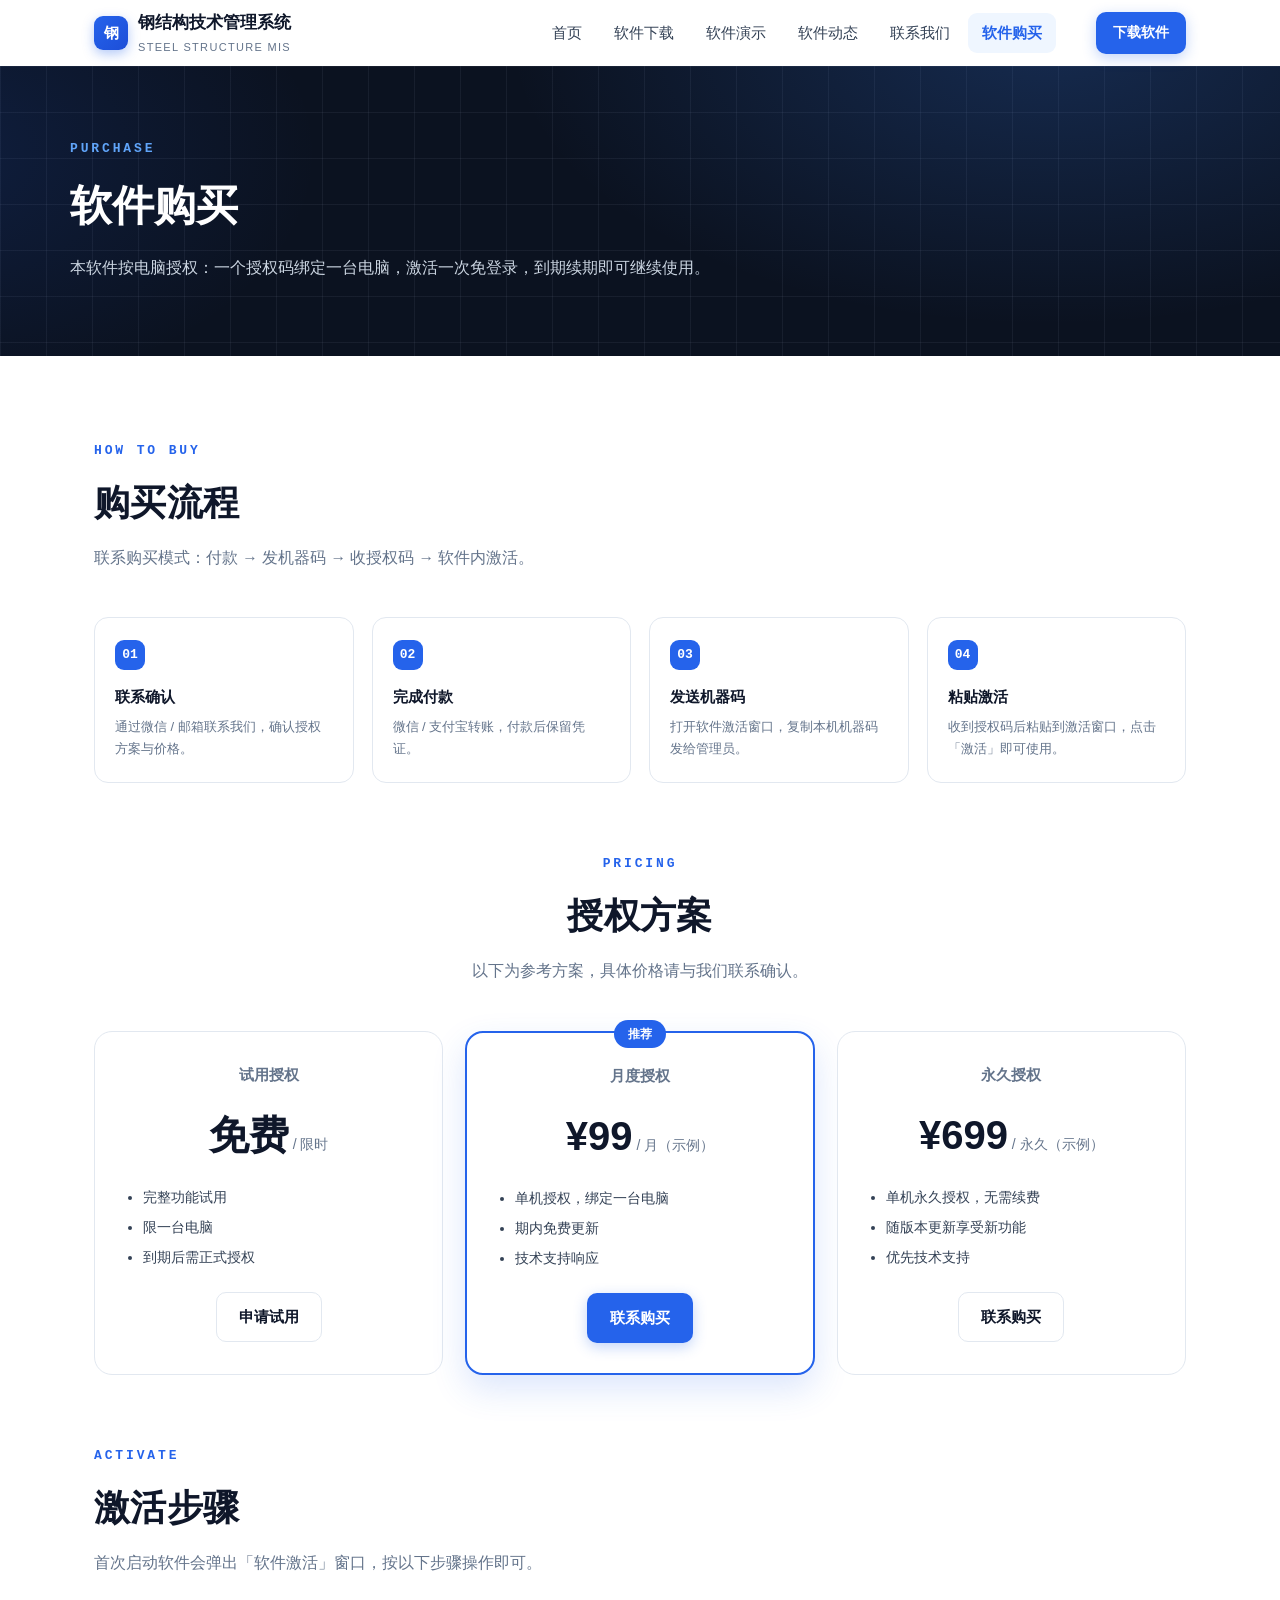
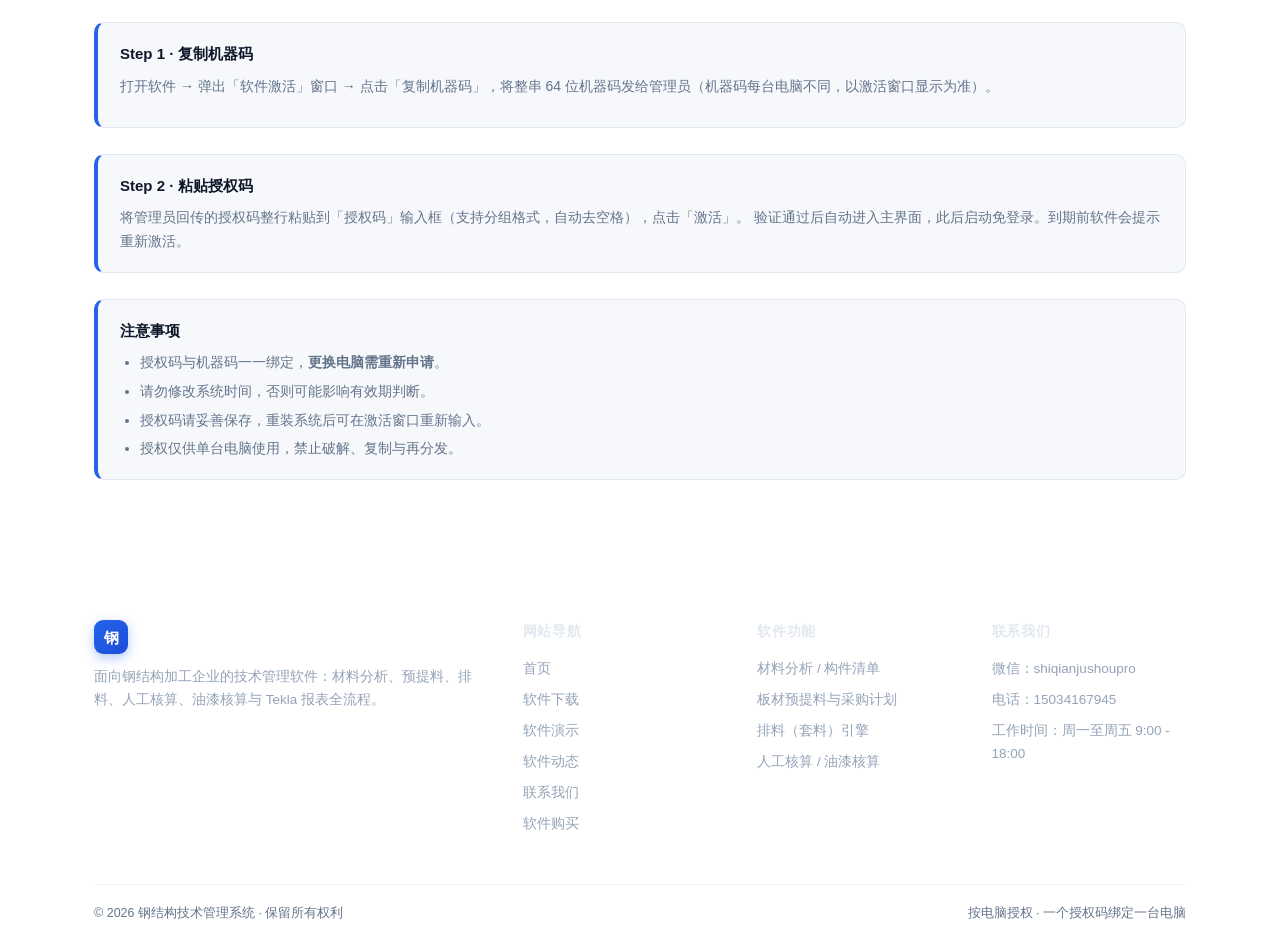
==== purchase.html @ 1d8c019e "Add files via upload" ====
<!DOCTYPE html>
<html lang="zh-CN">
<head>
<meta charset="UTF-8">
<meta name="viewport" content="width=device-width, initial-scale=1.0">
<title>软件购买 - 钢结构技术管理系统</title>
<meta name="description" content="钢结构技术管理系统按电脑授权：购买流程、授权方式、激活步骤说明。一个授权码绑定一台电脑。">
<link rel="stylesheet" href="css/style.css">
</head>
<body data-page="purchase">

<header id="site-header"></header>

<main>
  <section class="page-hero blueprint">
    <div class="container page-hero-inner">
      <div class="section-eyebrow" style="color:#60a5fa">PURCHASE</div>
      <h1>软件购买</h1>
      <p>本软件按电脑授权：一个授权码绑定一台电脑，激活一次免登录，到期续期即可继续使用。</p>
    </div>
  </section>

  <section class="section">
    <div class="container">

      <!-- 购买流程 -->
      <div class="section-head reveal">
        <div class="section-eyebrow">HOW TO BUY</div>
        <h2>购买流程</h2>
        <p>联系购买模式：付款 → 发机器码 → 收授权码 → 软件内激活。</p>
      </div>
      <div class="flow-steps reveal">
        <div class="flow-step">
          <h4>联系确认</h4>
          <p>通过微信 / 邮箱联系我们，确认授权方案与价格。</p>
        </div>
        <div class="flow-step">
          <h4>完成付款</h4>
          <p>微信 / 支付宝转账，付款后保留凭证。</p>
        </div>
        <div class="flow-step">
          <h4>发送机器码</h4>
          <p>打开软件激活窗口，复制本机机器码发给管理员。</p>
        </div>
        <div class="flow-step">
          <h4>粘贴激活</h4>
          <p>收到授权码后粘贴到激活窗口，点击「激活」即可使用。</p>
        </div>
      </div>

      <!-- 定价（占位，最终价格以联系确认为准） -->
      <div class="section-head center reveal" style="margin-top:70px">
        <div class="section-eyebrow">PRICING</div>
        <h2>授权方案</h2>
        <p>以下为参考方案，具体价格请与我们联系确认。</p>
      </div>
      <div class="price-grid reveal">
        <div class="price-card">
          <h3>试用授权</h3>
          <div class="price">免费<small> / 限时</small></div>
          <ul>
            <li>完整功能试用</li>
            <li>限一台电脑</li>
            <li>到期后需正式授权</li>
          </ul>
          <a class="btn btn-line" href="contact.html">申请试用</a>
        </div>
        <div class="price-card featured">
          <span class="pc-badge">推荐</span>
          <h3>月度授权</h3>
          <div class="price">¥99<small> / 月（示例）</small></div>
          <ul>
            <li>单机授权，绑定一台电脑</li>
            <li>期内免费更新</li>
            <li>技术支持响应</li>
          </ul>
          <a class="btn btn-primary" href="contact.html">联系购买</a>
        </div>
        <div class="price-card">
          <h3>永久授权</h3>
          <div class="price">¥699<small> / 永久（示例）</small></div>
          <ul>
            <li>单机永久授权，无需续费</li>
            <li>随版本更新享受新功能</li>
            <li>优先技术支持</li>
          </ul>
          <a class="btn btn-line" href="contact.html">联系购买</a>
        </div>
      </div>

      <!-- 激活步骤 -->
      <div class="section-head reveal" style="margin-top:70px">
        <div class="section-eyebrow">ACTIVATE</div>
        <h2>激活步骤</h2>
        <p>首次启动软件会弹出「软件激活」窗口，按以下步骤操作即可。</p>
      </div>
      <div class="panel-info reveal" style="margin-top:0">
        <h4>Step 1 · 复制机器码</h4>
        <p style="color:var(--ink-3);font-size:14px;margin-bottom:10px">
          打开软件 → 弹出「软件激活」窗口 → 点击「复制机器码」，将整串 64 位机器码发给管理员（机器码每台电脑不同，以激活窗口显示为准）。
        </p>
      </div>
      <div class="panel-info reveal">
        <h4>Step 2 · 粘贴授权码</h4>
        <p style="color:var(--ink-3);font-size:14px">
          将管理员回传的授权码整行粘贴到「授权码」输入框（支持分组格式，自动去空格），点击「激活」。
          验证通过后自动进入主界面，此后启动免登录。到期前软件会提示重新激活。
        </p>
      </div>
      <div class="panel-info reveal">
        <h4>注意事项</h4>
        <ul>
          <li>授权码与机器码一一绑定，<b>更换电脑需重新申请</b>。</li>
          <li>请勿修改系统时间，否则可能影响有效期判断。</li>
          <li>授权码请妥善保存，重装系统后可在激活窗口重新输入。</li>
          <li>授权仅供单台电脑使用，禁止破解、复制与再分发。</li>
        </ul>
      </div>

    </div>
  </section>
</main>

<footer id="site-footer"></footer>

<script src="js/main.js"></script>
</body>
</html>
---- css/style.css ----
/* ============================================================
   钢结构技术管理系统 · 官网样式
   工业工程风：深海军蓝 + 主蓝 #2563eb + 图纸网格纹理
   ============================================================ */
:root {
  /* 主色（与软件 UI 一致） */
  --brand: #2563eb;
  --brand-light: #3b82f6;
  --brand-dark: #1d4ed8;
  --brand-bg: #eff6ff;

  /* 文字 / 底 / 线 */
  --ink: #0f172a;
  --ink-2: #334155;
  --ink-3: #64748b;
  --ink-4: #94a3b8;
  --bg: #ffffff;
  --bg-soft: #f6f8fb;
  --line: #e2e8f0;
  --navy: #0b1220;
  --navy-2: #101a2e;

  /* 语义 */
  --ok: #059669;
  --warn: #d97706;
  --danger: #b91c1c;

  --font: "HarmonyOS Sans SC", "Noto Sans SC", "Source Han Sans SC",
          "微软雅黑", "Microsoft YaHei", -apple-system, "PingFang SC", sans-serif;
  --mono: "JetBrains Mono", "Cascadia Code", Consolas, "Courier New", monospace;

  --radius: 14px;
  --radius-sm: 8px;
  --shadow-sm: 0 1px 2px rgba(15, 23, 42, .05), 0 2px 6px rgba(15, 23, 42, .04);
  --shadow-md: 0 6px 20px rgba(15, 23, 42, .08);
  --shadow-lg: 0 18px 44px rgba(15, 23, 42, .14);
  --container: 1140px;
}

* { margin: 0; padding: 0; box-sizing: border-box; }
html { scroll-behavior: smooth; }
body {
  font-family: var(--font);
  color: var(--ink);
  background: var(--bg);
  font-size: 15px;
  line-height: 1.7;
  -webkit-font-smoothing: antialiased;
}
a { color: var(--brand); text-decoration: none; }
a:hover { color: var(--brand-dark); }
img { max-width: 100%; display: block; }
.container { max-width: var(--container); margin: 0 auto; padding: 0 24px; }

/* ---------------- 按钮 ---------------- */
.btn {
  display: inline-flex; align-items: center; gap: 8px;
  font-family: var(--font); font-size: 15px; font-weight: 600;
  border-radius: 10px; cursor: pointer; border: 1px solid transparent;
  padding: 11px 22px; transition: all .18s ease; white-space: nowrap;
}
.btn-primary { background: var(--brand); color: #fff; box-shadow: 0 4px 14px rgba(37, 99, 235, .28); }
.btn-primary:hover { background: var(--brand-light); transform: translateY(-1px); color: #fff; }
.btn-ghost { background: transparent; color: #cbd5e1; border-color: rgba(203, 213, 225, .35); }
.btn-ghost:hover { border-color: #fff; color: #fff; background: rgba(255,255,255,.06); }
.btn-line { background: #fff; color: var(--ink); border-color: var(--line); }
.btn-line:hover { border-color: var(--brand); color: var(--brand); }
.btn-sm { padding: 8px 16px; font-size: 14px; }
.btn-lg { padding: 14px 30px; font-size: 16px; border-radius: 12px; }
.btn[disabled] { opacity: .5; cursor: not-allowed; pointer-events: none; }

/* ---------------- 顶部导航 ---------------- */
.site-header {
  position: sticky; top: 0; z-index: 50;
  background: rgba(255,255,255,.86);
  backdrop-filter: blur(12px);
  border-bottom: 1px solid var(--line);
}
.nav { display: flex; align-items: center; gap: 34px; height: 66px; }
.brand { display: flex; align-items: center; gap: 10px; font-weight: 800; font-size: 17px; color: var(--ink); }
.brand-mark {
  width: 34px; height: 34px; border-radius: 9px; flex: none;
  background: linear-gradient(135deg, var(--brand), var(--brand-dark));
  display: grid; place-items: center; color: #fff; font-weight: 800; font-size: 15px;
  box-shadow: 0 4px 12px rgba(37,99,235,.35);
}
.brand small { display: block; font-size: 11px; font-weight: 500; color: var(--ink-3); letter-spacing: .12em; }
.nav-links { display: flex; gap: 4px; margin-left: auto; }
.nav-links a {
  color: var(--ink-2); font-weight: 500; font-size: 14.5px;
  padding: 8px 14px; border-radius: 9px; transition: all .15s ease;
}
.nav-links a:hover { color: var(--brand); background: var(--brand-bg); }
.nav-links a.active { color: var(--brand); background: var(--brand-bg); font-weight: 600; }
.nav-cta { margin-left: 6px; }
.nav-toggle { display: none; background: none; border: none; font-size: 22px; color: var(--ink); cursor: pointer; padding: 4px 8px; }

/* ---------------- 页脚 ---------------- */
.site-footer { background: var(--navy); color: #94a3b8; margin-top: 0; }
.footer-grid {
  display: grid; grid-template-columns: 2fr 1fr 1fr 1fr; gap: 40px;
  padding: 56px 0 40px;
}
.footer-grid h4 { color: #e2e8f0; font-size: 14px; margin-bottom: 14px; letter-spacing: .05em; }
.footer-grid p, .footer-grid a { font-size: 13.5px; color: #94a3b8; display: block; margin-bottom: 8px; }
.footer-grid a:hover { color: #fff; }
.footer-brand { font-size: 17px; font-weight: 800; color: #fff; display: flex; align-items: center; gap: 10px; margin-bottom: 12px; }
.footer-bottom {
  border-top: 1px solid rgba(148,163,184,.15);
  padding: 18px 0 22px; font-size: 12.5px; color: #64748b;
  display: flex; justify-content: space-between; flex-wrap: wrap; gap: 8px;
}

/* ---------------- 图纸网格背景（工业感） ---------------- */
.blueprint {
  background-color: var(--navy);
  background-image:
    radial-gradient(900px 480px at 82% -10%, rgba(59,130,246,.22), transparent 60%),
    radial-gradient(700px 420px at -8% 30%, rgba(37,99,235,.16), transparent 60%),
    linear-gradient(rgba(148,163,184,.09) 1px, transparent 1px),
    linear-gradient(90deg, rgba(148,163,184,.09) 1px, transparent 1px);
  background-size: auto, auto, 46px 46px, 46px 46px;
}

/* ---------------- 首页 Hero ---------------- */
.hero { position: relative; color: #fff; overflow: hidden; }
.hero-inner { padding: 96px 0 108px; position: relative; }
.hero-badge {
  display: inline-flex; align-items: center; gap: 8px;
  border: 1px solid rgba(148,163,184,.4); border-radius: 999px;
  padding: 6px 14px; font-size: 13px; color: #cbd5e1; margin-bottom: 22px;
  font-family: var(--mono);
}
.hero-badge .dot { width: 7px; height: 7px; border-radius: 50%; background: #34d399; box-shadow: 0 0 0 4px rgba(52,211,153,.18); }
.hero h1 {
  font-size: clamp(34px, 5.2vw, 56px); line-height: 1.18; font-weight: 800;
  letter-spacing: .01em; max-width: 15em;
}
.hero h1 .hl {
  background: linear-gradient(90deg, #60a5fa, #93c5fd);
  -webkit-background-clip: text; background-clip: text; color: transparent;
}
.hero-sub { margin-top: 20px; font-size: 17px; color: #cbd5e1; max-width: 40em; }
.hero-actions { margin-top: 36px; display: flex; gap: 14px; flex-wrap: wrap; }
.hero-meta {
  margin-top: 42px; display: flex; gap: 34px; flex-wrap: wrap;
  font-size: 13.5px; color: #94a3b8;
}
.hero-meta b { color: #e2e8f0; font-family: var(--mono); font-weight: 600; }
/* 装饰：图纸十字标尺 */
.hero::after {
  content: ""; position: absolute; right: 8%; top: 18%;
  width: 120px; height: 120px; pointer-events: none; opacity: .5;
  background:
    linear-gradient(#3b82f6, #3b82f6) center/100% 1px no-repeat,
    linear-gradient(#3b82f6, #3b82f6) center/1px 100% no-repeat;
}
.hero::before {
  content: ""; position: absolute; left: 6%; bottom: 8%;
  width: 180px; height: 180px; pointer-events: none; opacity: .35;
  border: 1px dashed rgba(147,197,253,.5); border-radius: 50%;
}

/* ---------------- 区块通用 ---------------- */
.section { padding: 84px 0; }
.section-head { max-width: 720px; margin-bottom: 46px; }
.section-eyebrow {
  font-family: var(--mono); font-size: 13px; letter-spacing: .22em;
  color: var(--brand); font-weight: 600; margin-bottom: 10px;
}
.section-head h2 { font-size: clamp(26px, 3.4vw, 36px); font-weight: 800; letter-spacing: .01em; }
.section-head p { color: var(--ink-3); margin-top: 12px; font-size: 15.5px; }
.center { text-align: center; margin-left: auto; margin-right: auto; }

/* ---------------- 功能卡片 ---------------- */
.feature-grid { display: grid; grid-template-columns: repeat(3, 1fr); gap: 22px; }
.fcard {
  background: var(--bg); border: 1px solid var(--line); border-radius: var(--radius);
  padding: 26px 24px; transition: all .2s ease; position: relative; overflow: hidden;
}
.fcard::before {
  content: ""; position: absolute; inset: 0 0 auto 0; height: 3px;
  background: linear-gradient(90deg, var(--brand), var(--brand-light));
  transform: scaleX(0); transform-origin: left; transition: transform .25s ease;
}
.fcard:hover { transform: translateY(-4px); box-shadow: var(--shadow-md); border-color: #bfdbfe; }
.fcard:hover::before { transform: scaleX(1); }
.fcard .ico {
  width: 46px; height: 46px; border-radius: 12px; display: grid; place-items: center;
  background: var(--brand-bg); color: var(--brand); font-size: 21px; margin-bottom: 16px;
  font-style: normal; font-weight: 700;
}
.fcard h3 { font-size: 16.5px; font-weight: 700; margin-bottom: 8px; }
.fcard p { color: var(--ink-3); font-size: 14px; }
.fcard .tag {
  display: inline-block; margin-top: 12px; font-family: var(--mono);
  font-size: 12px; color: var(--brand); background: var(--brand-bg);
  border-radius: 6px; padding: 3px 8px;
}

/* ---------------- 版本/新闻卡片 ---------------- */
.version-panel {
  background: linear-gradient(135deg, var(--brand), var(--brand-dark));
  color: #fff; border-radius: 18px; padding: 40px 44px;
  display: grid; grid-template-columns: 1.3fr 1fr; gap: 32px; align-items: center;
  box-shadow: 0 18px 44px rgba(37,99,235,.3);
}
.version-panel .v-ver { font-family: var(--mono); font-size: 40px; font-weight: 700; }
.version-panel .v-date { color: #bfdbfe; font-size: 14px; margin-top: 4px; }
.version-panel .v-notes { margin-top: 14px; font-size: 14.5px; color: #dbeafe; }
.version-panel .v-notes li { list-style: none; padding-left: 18px; position: relative; margin-bottom: 5px; }
.version-panel .v-notes li::before { content: "▸"; position: absolute; left: 0; color: #bfdbfe; }
.version-panel .btn-white {
  background: #fff; color: var(--brand-dark); font-weight: 700;
}
.version-panel .btn-white:hover { background: #eff6ff; transform: translateY(-1px); }

.news-list { display: flex; flex-direction: column; gap: 14px; }
.news-item {
  display: flex; gap: 18px; align-items: flex-start;
  border: 1px solid var(--line); border-radius: var(--radius);
  padding: 16px 20px; transition: all .18s ease; background: var(--bg);
}
.news-item:hover { border-color: #bfdbfe; box-shadow: var(--shadow-sm); }
.news-item .date {
  flex: none; font-family: var(--mono); font-size: 12.5px; color: var(--ink-4);
  border: 1px solid var(--line); border-radius: 8px; padding: 4px 9px; margin-top: 2px;
}
.news-item h4 { font-size: 15px; font-weight: 600; }
.news-item p { font-size: 13.5px; color: var(--ink-3); margin-top: 3px; }
.news-item .ntag {
  flex: none; font-size: 12px; border-radius: 6px; padding: 2px 9px; font-weight: 600;
}
.ntag-release { background: var(--brand-bg); color: var(--brand); }
.ntag-fix { background: #ecfdf5; color: var(--ok); }
.ntag-feature { background: #fff7ed; color: #c2410c; }

/* ---------------- 通用页面头 ---------------- */
.page-hero { color: #fff; }
.page-hero-inner { padding: 72px 0 74px; }
.page-hero h1 { font-size: clamp(30px, 4vw, 42px); font-weight: 800; }
.page-hero p { color: #cbd5e1; margin-top: 14px; max-width: 46em; font-size: 15.5px; }

/* ---------------- 下载页 ---------------- */
.dl-card {
  border: 1px solid var(--line); border-radius: var(--radius);
  padding: 26px 28px; margin-bottom: 18px; transition: all .2s ease; background: var(--bg);
}
.dl-card:hover { box-shadow: var(--shadow-md); border-color: #bfdbfe; }
.dl-top { display: flex; align-items: center; gap: 18px; flex-wrap: wrap; }
.dl-ver { font-family: var(--mono); font-size: 24px; font-weight: 700; color: var(--brand-dark); }
.dl-date { font-size: 13px; color: var(--ink-4); }
.dl-tag { font-size: 12px; border-radius: 6px; padding: 2px 9px; font-weight: 600; background: var(--brand-bg); color: var(--brand); }
.dl-tag.wait { background: var(--bg-soft); color: var(--ink-3); }
.dl-actions { margin-left: auto; display: flex; gap: 10px; }
.dl-notes { margin-top: 14px; padding-top: 14px; border-top: 1px dashed var(--line); }
.dl-notes summary { cursor: pointer; font-size: 14px; font-weight: 600; color: var(--ink-2); }
.dl-notes ul { margin-top: 10px; padding-left: 20px; color: var(--ink-3); font-size: 14px; display: flex; flex-direction: column; gap: 4px; }
.dl-notes[open] summary { color: var(--brand); }

.panel-info {
  border: 1px solid var(--line); border-left: 4px solid var(--brand);
  border-radius: 10px; background: var(--bg-soft); padding: 18px 22px; margin-top: 26px;
}
.panel-info h4 { font-size: 15px; margin-bottom: 8px; }
.panel-info ol, .panel-info ul { padding-left: 20px; color: var(--ink-3); font-size: 14px; display: flex; flex-direction: column; gap: 5px; }
.panel-info code { font-family: var(--mono); font-size: 13px; background: #e2e8f0; border-radius: 5px; padding: 1px 7px; color: var(--ink); }

/* ---------------- 演示页 ---------------- */
.demo-block {
  display: grid; grid-template-columns: 1.05fr 1fr; gap: 44px; align-items: center;
  padding: 58px 0; border-bottom: 1px solid var(--line);
}
.demo-block:last-child { border-bottom: none; }
.demo-block.reverse .demo-img { order: 2; }
.demo-num { font-family: var(--mono); font-size: 13px; color: var(--brand); font-weight: 700; letter-spacing: .15em; }
.demo-block h3 { font-size: 23px; font-weight: 800; margin: 8px 0 12px; }
.demo-block p { color: var(--ink-3); font-size: 14.5px; margin-bottom: 14px; }
.demo-block ul { padding-left: 20px; color: var(--ink-2); font-size: 14px; display: flex; flex-direction: column; gap: 6px; }
.demo-img {
  border-radius: 16px; overflow: hidden; border: 1px solid var(--line);
  box-shadow: var(--shadow-md); position: relative; background: var(--bg-soft);
}
.demo-img img { width: 100%; height: 100%; object-fit: cover; aspect-ratio: 16/10; }

/* ---------------- 动态页（时间线） ---------------- */
.timeline { position: relative; padding-left: 30px; }
.timeline::before {
  content: ""; position: absolute; left: 8px; top: 6px; bottom: 6px;
  width: 2px; background: linear-gradient(var(--brand-light), #dbeafe);
}
.tl-item { position: relative; padding: 0 0 30px 26px; }
.tl-item::before {
  content: ""; position: absolute; left: -30px; top: 6px;
  width: 18px; height: 18px; border-radius: 50%;
  background: #fff; border: 4px solid var(--brand); box-sizing: border-box;
}
.tl-item .date { font-family: var(--mono); font-size: 12.5px; color: var(--brand); font-weight: 600; }
.tl-item h3 { font-size: 17px; font-weight: 700; margin: 4px 0 6px; }
.tl-item p { color: var(--ink-3); font-size: 14px; }
.tl-item .ncol { display: flex; gap: 8px; margin-bottom: 8px; }

/* ---------------- 联系我们 / 购买 ---------------- */
.contact-grid { display: grid; grid-template-columns: repeat(3, 1fr); gap: 22px; }
.contact-card {
  border: 1px solid var(--line); border-radius: var(--radius);
  padding: 28px 26px; text-align: center; transition: all .2s ease; background: var(--bg);
}
.contact-card:hover { transform: translateY(-4px); box-shadow: var(--shadow-md); border-color: #bfdbfe; }
.contact-card .ico { font-size: 30px; margin-bottom: 12px; }
.contact-card h3 { font-size: 16px; margin-bottom: 6px; }
.contact-card p { color: var(--ink-3); font-size: 13.5px; }
.contact-card .big { font-size: 17px; font-weight: 700; color: var(--brand-dark); font-family: var(--mono); }

.flow-steps { display: grid; grid-template-columns: repeat(4, 1fr); gap: 18px; counter-reset: step; }
.flow-step {
  border: 1px solid var(--line); border-radius: var(--radius); padding: 22px 20px;
  background: var(--bg); position: relative; transition: all .2s ease;
}
.flow-step:hover { border-color: #bfdbfe; box-shadow: var(--shadow-sm); }
.flow-step::before {
  counter-increment: step; content: counter(step, decimal-leading-zero);
  font-family: var(--mono); font-size: 13px; color: #fff; font-weight: 700;
  background: var(--brand); width: 30px; height: 30px; border-radius: 9px;
  display: grid; place-items: center; margin-bottom: 14px;
}
.flow-step h4 { font-size: 15px; margin-bottom: 6px; }
.flow-step p { color: var(--ink-3); font-size: 13px; }

.price-grid { display: grid; grid-template-columns: repeat(3, 1fr); gap: 22px; }
.price-card {
  border: 1px solid var(--line); border-radius: 18px; padding: 30px 28px;
  text-align: center; background: var(--bg); position: relative; transition: all .2s ease;
}
.price-card.featured { border: 2px solid var(--brand); box-shadow: 0 14px 34px rgba(37,99,235,.16); }
.price-card .pc-badge {
  position: absolute; top: -13px; left: 50%; transform: translateX(-50%);
  background: var(--brand); color: #fff; font-size: 12px; font-weight: 700;
  padding: 4px 14px; border-radius: 999px;
}
.price-card h3 { font-size: 15px; color: var(--ink-3); font-weight: 600; }
.price-card .price { font-size: 40px; font-weight: 800; margin: 14px 0 4px; color: var(--ink); }
.price-card .price small { font-size: 14px; font-weight: 500; color: var(--ink-3); }
.price-card ul { margin: 18px 0 22px; padding-left: 20px; text-align: left; color: var(--ink-2); font-size: 13.5px; display: flex; flex-direction: column; gap: 7px; }

.machine-code {
  font-family: var(--mono); font-size: 13px; background: var(--navy); color: #7dd3fc;
  border-radius: 10px; padding: 14px 18px; word-break: break-all; line-height: 1.8;
}

/* ---------------- 页内动画 ---------------- */
.reveal { opacity: 0; transform: translateY(18px); transition: opacity .55s ease, transform .55s ease; }
.reveal.in { opacity: 1; transform: none; }
@keyframes floatY { 0%,100% { transform: translateY(0); } 50% { transform: translateY(-8px); } }
.floaty { animation: floatY 5s ease-in-out infinite; }

/* ---------------- 响应式 ---------------- */
@media (max-width: 960px) {
  .feature-grid, .price-grid, .contact-grid { grid-template-columns: repeat(2, 1fr); }
  .flow-steps { grid-template-columns: repeat(2, 1fr); }
  .demo-block { grid-template-columns: 1fr; gap: 24px; }
  .demo-block.reverse .demo-img { order: 0; }
  .version-panel { grid-template-columns: 1fr; }
  .footer-grid { grid-template-columns: 1fr 1fr; }
}
@media (max-width: 720px) {
  .nav-links, .nav-cta { display: none; }
  .nav-toggle { display: block; margin-left: auto; }
  .nav-links.open {
    display: flex; flex-direction: column; position: absolute; top: 66px; left: 0; right: 0;
    background: #fff; border-bottom: 1px solid var(--line); padding: 12px 20px 18px;
    box-shadow: var(--shadow-md);
  }
  .feature-grid, .price-grid, .contact-grid, .flow-steps { grid-template-columns: 1fr; }
  .footer-grid { grid-template-columns: 1fr; gap: 26px; }
  .hero-inner { padding: 64px 0 76px; }
}
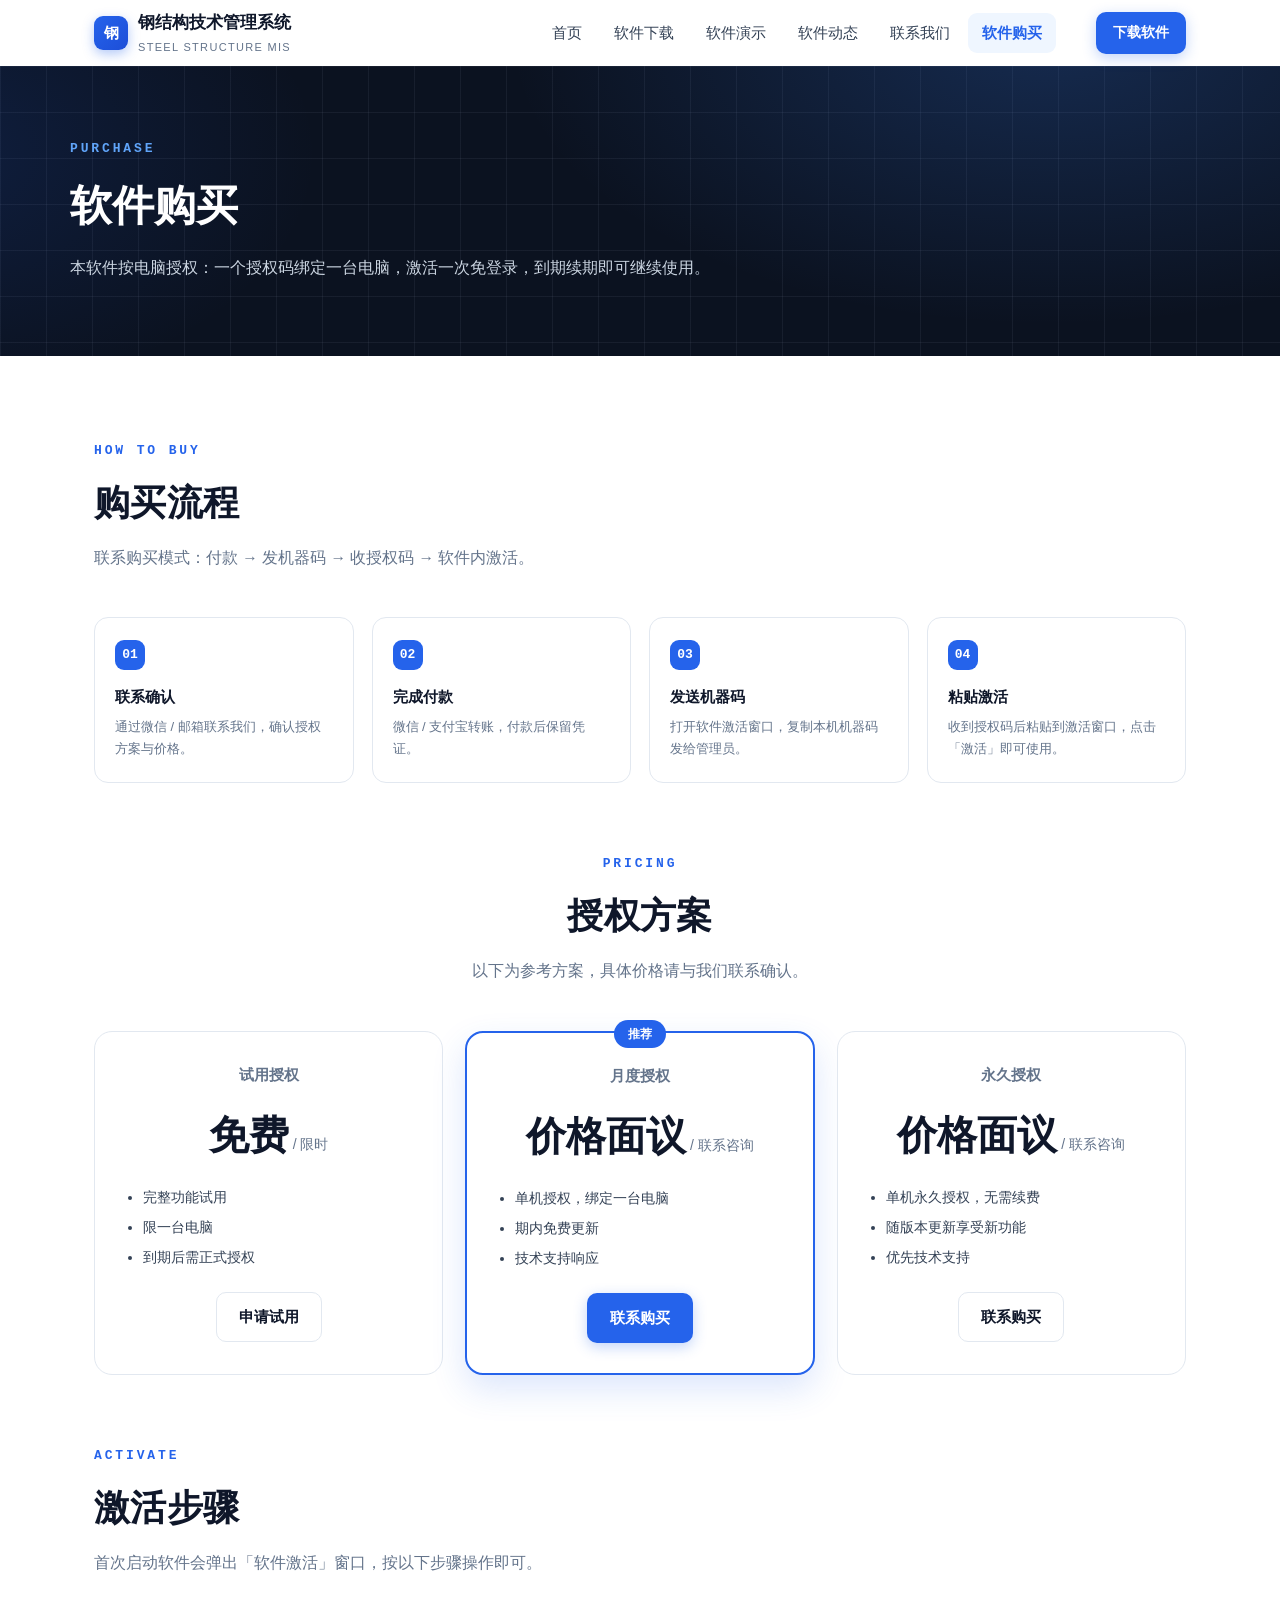
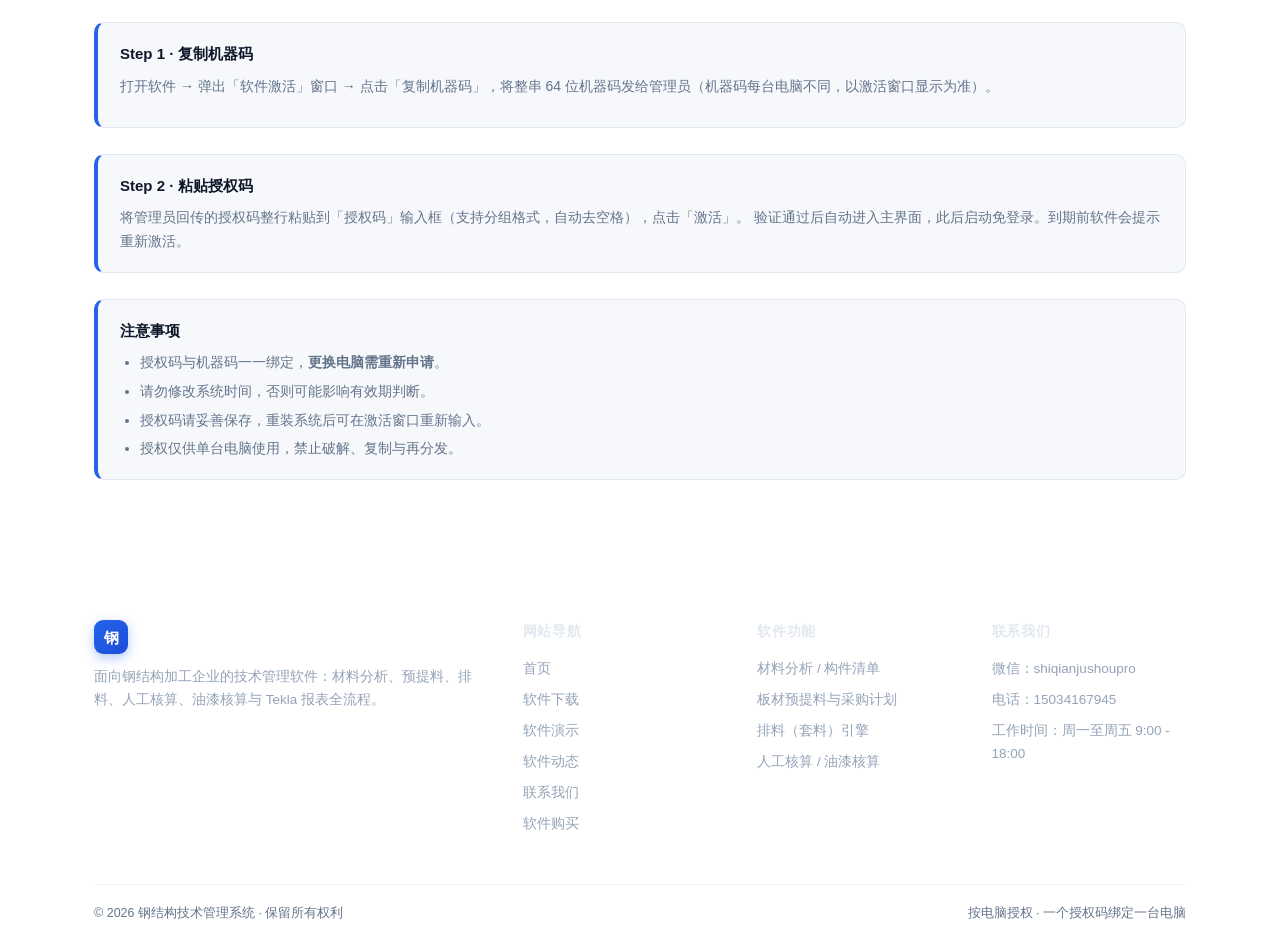
==== commit 2993d051: "购买页改为价格面议" ====
--- a/purchase.html
+++ b/purchase.html
@@ -48,7 +48,7 @@
         </div>
       </div>
 
-      <!-- 定价（占位，最终价格以联系确认为准） -->
+      <!-- 定价（面议，具体价格以联系确认为准） -->
       <div class="section-head center reveal" style="margin-top:70px">
         <div class="section-eyebrow">PRICING</div>
         <h2>授权方案</h2>
@@ -68,7 +68,7 @@
         <div class="price-card featured">
           <span class="pc-badge">推荐</span>
           <h3>月度授权</h3>
-          <div class="price">¥99<small> / 月（示例）</small></div>
+          <div class="price">价格面议<small> / 联系咨询</small></div>
           <ul>
             <li>单机授权，绑定一台电脑</li>
             <li>期内免费更新</li>
@@ -78,7 +78,7 @@
         </div>
         <div class="price-card">
           <h3>永久授权</h3>
-          <div class="price">¥699<small> / 永久（示例）</small></div>
+          <div class="price">价格面议<small> / 联系咨询</small></div>
           <ul>
             <li>单机永久授权，无需续费</li>
             <li>随版本更新享受新功能</li>
--- a/css/style.css
+++ b/css/style.css
@@ -247,6 +247,7 @@
   padding: 26px 28px; margin-bottom: 18px; transition: all .2s ease; background: var(--bg);
 }
 .dl-card:hover { box-shadow: var(--shadow-md); border-color: #bfdbfe; }
+.dl-type { font-size: 13px; font-weight: 600; color: var(--brand); margin-bottom: 6px; }
 .dl-top { display: flex; align-items: center; gap: 18px; flex-wrap: wrap; }
 .dl-ver { font-family: var(--mono); font-size: 24px; font-weight: 700; color: var(--brand-dark); }
 .dl-date { font-size: 13px; color: var(--ink-4); }
